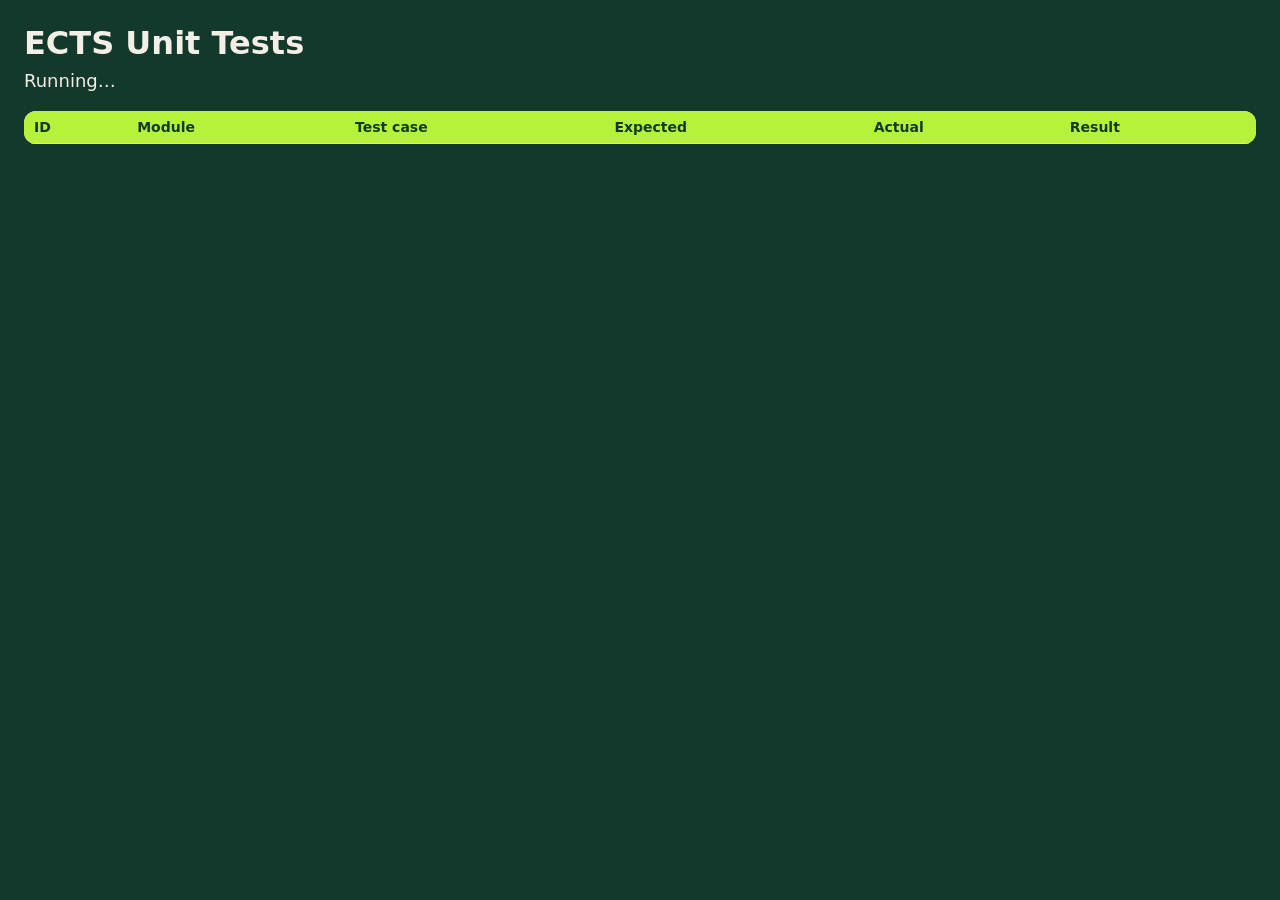
==== tests/test-runner.html @ 6ced5d57 "Add prototype implementation and testing files" ====
<!DOCTYPE html>
<!--
  ECTS — Automated unit test runner
  Open this file in a browser (or serve the project folder) to run the
  test suite against the business logic in ../app.js.
  Tests use a separate storage prefix so they never touch real app data.
-->
<html lang="en">
<head>
  <meta charset="UTF-8">
  <meta name="viewport" content="width=device-width, initial-scale=1">
  <title>ECTS · Unit Tests</title>
  <style>
    body { font-family: system-ui, sans-serif; background: #12392C; color: #F3EFE6; margin: 0; padding: 24px; }
    h1 { margin: 0 0 4px; }
    .summary { margin: 8px 0 20px; font-size: 18px; }
    .summary b.pass { color: #B6F23A; } .summary b.fail { color: #ff8a7a; }
    table { width: 100%; border-collapse: collapse; background: #F3EFE6; color: #12392C; border-radius: 12px; overflow: hidden; font-size: 14px; }
    th, td { padding: 8px 10px; text-align: left; border-bottom: 1px solid #e1dbcd; vertical-align: top; }
    th { background: #B6F23A; }
    td.pass { color: #2c7a14; font-weight: 700; } td.fail { color: #b3261e; font-weight: 700; }
    code { font-size: 12px; }
  </style>
  <script>window.ECTS_STORAGE_PREFIX = 'ects.test.';</script>
  <script src="../app.js"></script>
</head>
<body>
  <h1>ECTS Unit Tests</h1>
  <p class="summary" id="summary">Running…</p>
  <table>
    <thead><tr><th>ID</th><th>Module</th><th>Test case</th><th>Expected</th><th>Actual</th><th>Result</th></tr></thead>
    <tbody id="results"></tbody>
  </table>

  <script>
    (function () {
      'use strict';
      const { Validator, Auth, Storage, FoodService, Nutrition, MealService, MealRepository,
              UserRepository, DateUtil, seedDemoData, escapeHtml, CONFIG } = window.ECTS;

      const results = [];
      let counter = 0;

      /** Register and run a test. `fn` returns the actual value. */
      function test(module, name, expected, fn) {
        counter += 1;
        const id = `UT-${String(counter).padStart(2, '0')}`;
        let actual;
        try { actual = fn(); } catch (e) { actual = `Error: ${e.message}`; }
        const pass = JSON.stringify(actual) === JSON.stringify(expected);
        results.push({ id, module, name, expected, actual, pass });
      }

      // Fresh, isolated data for every run
      Storage.clearAll();
      seedDemoData();
      const demo = UserRepository.findByEmail(CONFIG.DEMO_ACCOUNT.email);

      /* ---- Validation ---- */
      test('Validator', 'Accepts a well-formed email', true, () => Validator.isEmail('user@uni.ac.ae'));
      test('Validator', 'Rejects email without @', false, () => Validator.isEmail('user.uni.ac.ae'));
      test('Validator', 'Rejects email without domain suffix', false, () => Validator.isEmail('user@uni'));
      test('Validator', 'Goal 2000 is valid', true, () => Validator.isValidGoal(2000));
      test('Validator', 'Goal 999 is below minimum', false, () => Validator.isValidGoal(999));
      test('Validator', 'Goal 5001 is above maximum', false, () => Validator.isValidGoal(5001));
      test('Validator', 'Goal 1800.5 (non-integer) is invalid', false, () => Validator.isValidGoal(1800.5));
      test('Validator', 'Servings 0 is invalid', false, () => Validator.isValidServings(0));

      /* ---- Authentication ---- */
      test('Auth', 'Login with demo credentials succeeds', true, () => Auth.login('demo@ects.app', 'demo123').ok);
      test('Auth', 'Session returns the logged-in user', 'demo@ects.app', () => Auth.currentUser().email);
      test('Auth', 'Email lookup is case-insensitive', true, () => Auth.login('DEMO@ects.app', 'demo123').ok);
      test('Auth', 'Wrong password is rejected', 'Incorrect email or password.', () => Auth.login('demo@ects.app', 'wrong').error);
      test('Auth', 'Unknown account is rejected', 'Incorrect email or password.', () => Auth.login('nobody@ects.app', 'demo123').error);
      test('Auth', 'Empty fields are rejected', 'Please enter your email and password.', () => Auth.login('', '').error);
      test('Auth', 'Malformed email is rejected', 'Please enter a valid email address.', () => Auth.login('demo', 'demo123').error);
      test('Auth', 'Logout clears the session', null, () => { Auth.logout(); return Auth.currentUser(); });
      test('Auth', 'Password reset accepts valid email (simulated)', true, () => Auth.requestPasswordReset('demo@ects.app').ok);

      /* ---- Food search ---- */
      test('FoodService', 'Search "chicken" returns 4 foods', 4, () => FoodService.search('chicken').length);
      test('FoodService', 'Search is case-insensitive', 4, () => FoodService.search('CHICKEN').length);
      test('FoodService', 'Prefix matches rank first ("rice")', 'Brown Rice (cooked)', () => FoodService.search('rice')[0].name);
      test('FoodService', 'Category filter "Fruits" returns 6 foods', 6, () => FoodService.search('', 'Fruits').length);
      test('FoodService', 'Query + category combined ("milk" in Dairy)', ['Low-Fat Milk'], () => FoodService.search('milk', 'Dairy').map(f => f.name));
      test('FoodService', 'No match returns empty list', 0, () => FoodService.search('xyz123').length);
      test('FoodService', 'Get food by id', 'Banana', () => FoodService.getById('banana').name);

      /* ---- Nutrition calculations ---- */
      const banana = FoodService.getById('banana');
      test('Nutrition', 'Scale 2 servings of banana', { calories: 210, protein: 2.6, carbs: 54, fat: 0.8, fiber: 6.2, sugar: 28 }, () => Nutrition.scale(banana, 2));
      test('Nutrition', 'Scale 0.5 serving of banana (calories)', 53, () => Nutrition.scale(banana, 0.5).calories);
      test('Nutrition', 'Totals of two entries', { calories: 300, protein: 30, carbs: 20, fat: 10 },
        () => Nutrition.totals([{ calories: 100, protein: 10, carbs: 5, fat: 4 }, { calories: 200, protein: 20, carbs: 15, fat: 6 }]));
      test('Nutrition', 'Macro targets for 2000 kcal', { protein: 125, carbs: 250, fat: 56 }, () => Nutrition.macroTargets(2000));
      test('Nutrition', 'Remaining calories 2000 − 1450', 550, () => Nutrition.remaining(2000, 1450));
      test('Nutrition', 'Remaining is negative when over goal', -200, () => Nutrition.remaining(2000, 2200));
      test('Nutrition', 'Goal percent 1500/2000', 75, () => Nutrition.percent(1500, 2000));
      test('Nutrition', 'Macro split sums to 100%', 100, () => { const s = Nutrition.macroSplit({ protein: 31, carbs: 45, fat: 9 }); return s.protein + s.carbs + s.fat; });
      test('Nutrition', 'Macro split of empty day is all zero', { protein: 0, carbs: 0, fat: 0 }, () => Nutrition.macroSplit({ protein: 0, carbs: 0, fat: 0 }));
      test('Nutrition', 'Day status: 1000/2000 is "under"', 'under', () => Nutrition.dayStatus(1000, 2000));
      test('Nutrition', 'Day status: 2000/2000 is "on-target"', 'on-target', () => Nutrition.dayStatus(2000, 2000));
      test('Nutrition', 'Day status: 2400/2000 is "over"', 'over', () => Nutrition.dayStatus(2400, 2000));

      /* ---- Meal logging ---- */
      const today = DateUtil.todayKey();
      const before = MealService.dayTotals(demo.id, today).calories;
      test('MealService', 'Add 1 apple to Snack succeeds', true,
        () => MealService.addMeal({ userId: demo.id, foodId: 'apple', servings: 1, mealType: 'Snack' }).ok);
      test('MealService', "Today's calories increase by 95 after adding apple", before + 95,
        () => MealService.dayTotals(demo.id, today).calories);
      test('MealService', 'Unknown food is rejected', 'Food not found.',
        () => MealService.addMeal({ userId: demo.id, foodId: 'pizza-xl', servings: 1, mealType: 'Lunch' }).error);
      test('MealService', 'Invalid servings are rejected', false,
        () => MealService.addMeal({ userId: demo.id, foodId: 'apple', servings: 0, mealType: 'Lunch' }).ok);
      test('MealService', 'Invalid meal type is rejected', false,
        () => MealService.addMeal({ userId: demo.id, foodId: 'apple', servings: 1, mealType: 'Brunch' }).ok);
      test('MealService', 'Removing a meal restores the total', before, () => {
        const apple = MealRepository.forDate(demo.id, today).find(m => m.foodId === 'apple' && m.mealType === 'Snack');
        MealService.removeMeal(apple.id);
        return MealService.dayTotals(demo.id, today).calories;
      });
      test('MealService', 'Meal type suggestion at 08:00 is Breakfast', 'Breakfast', () => MealService.suggestMealType(new Date(2026, 10, 21, 8)));
      test('MealService', 'Meal type suggestion at 19:00 is Dinner', 'Dinner', () => MealService.suggestMealType(new Date(2026, 10, 21, 19)));

      /* ---- History / dates ---- */
      test('DateUtil', 'Week starts on Monday (Sat 21 Nov 2026 → Mon 16 Nov)', '2026-11-16',
        () => DateUtil.toKey(DateUtil.startOfWeek(new Date(2026, 10, 21))));
      test('DateUtil', 'Week has 7 days', 7, () => DateUtil.weekDates(0).length);
      test('History', 'Demo data has 13 past days of meals', 13, () => {
        const keys = new Set(MealRepository.forUser(demo.id).map(m => m.date).filter(k => k < today));
        return keys.size;
      });
      test('History', 'Day summaries return 7 entries for a week', 7, () => MealService.daySummaries(demo.id, DateUtil.weekDates(-1), 2000).length);

      /* ---- Profile ---- */
      test('Profile', 'Saving a new daily goal persists', 2200, () => {
        UserRepository.save({ ...demo, dailyGoal: 2200 });
        return UserRepository.findById(demo.id).dailyGoal;
      });

      /* ---- Security ---- */
      test('Security', 'HTML in user input is escaped', '&lt;img src=x onerror=&quot;alert(1)&quot;&gt;', () => escapeHtml('<img src=x onerror="alert(1)">'));

      // Clean up test storage
      Storage.clearAll();

      /* ---- Render results ---- */
      const passed = results.filter(r => r.pass).length;
      const failed = results.length - passed;
      document.getElementById('summary').innerHTML =
        `<b class="pass">${passed} passed</b> · <b class="${failed ? 'fail' : 'pass'}">${failed} failed</b> · ${results.length} total`;
      document.getElementById('results').innerHTML = results.map(r => `
        <tr>
          <td>${r.id}</td><td>${r.module}</td><td>${escapeHtml(r.name)}</td>
          <td><code>${escapeHtml(JSON.stringify(r.expected))}</code></td>
          <td><code>${escapeHtml(JSON.stringify(r.actual))}</code></td>
          <td class="${r.pass ? 'pass' : 'fail'}">${r.pass ? 'PASS' : 'FAIL'}</td>
        </tr>`).join('');

      // Expose for headless runners
      window.__ECTS_TEST_RESULTS__ = { passed, failed, total: results.length, results };
    })();
  </script>
</body>
</html>
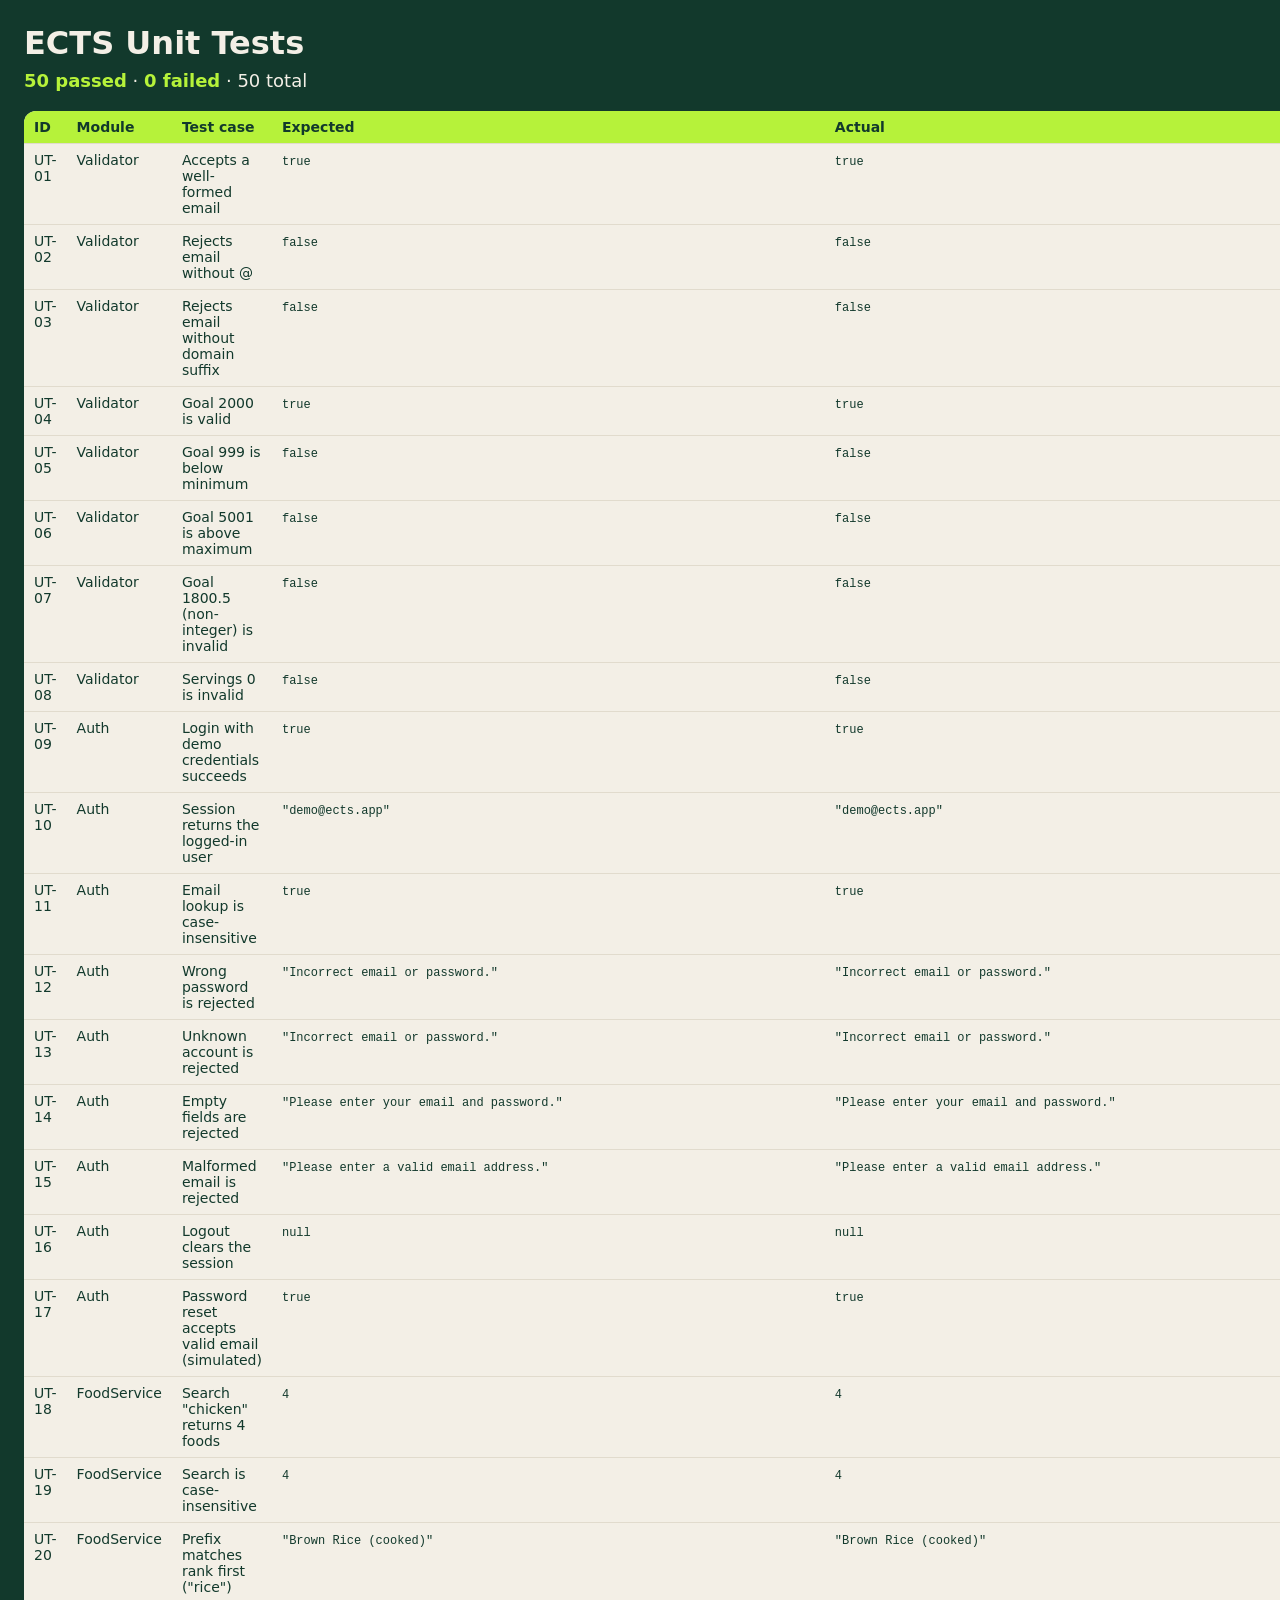
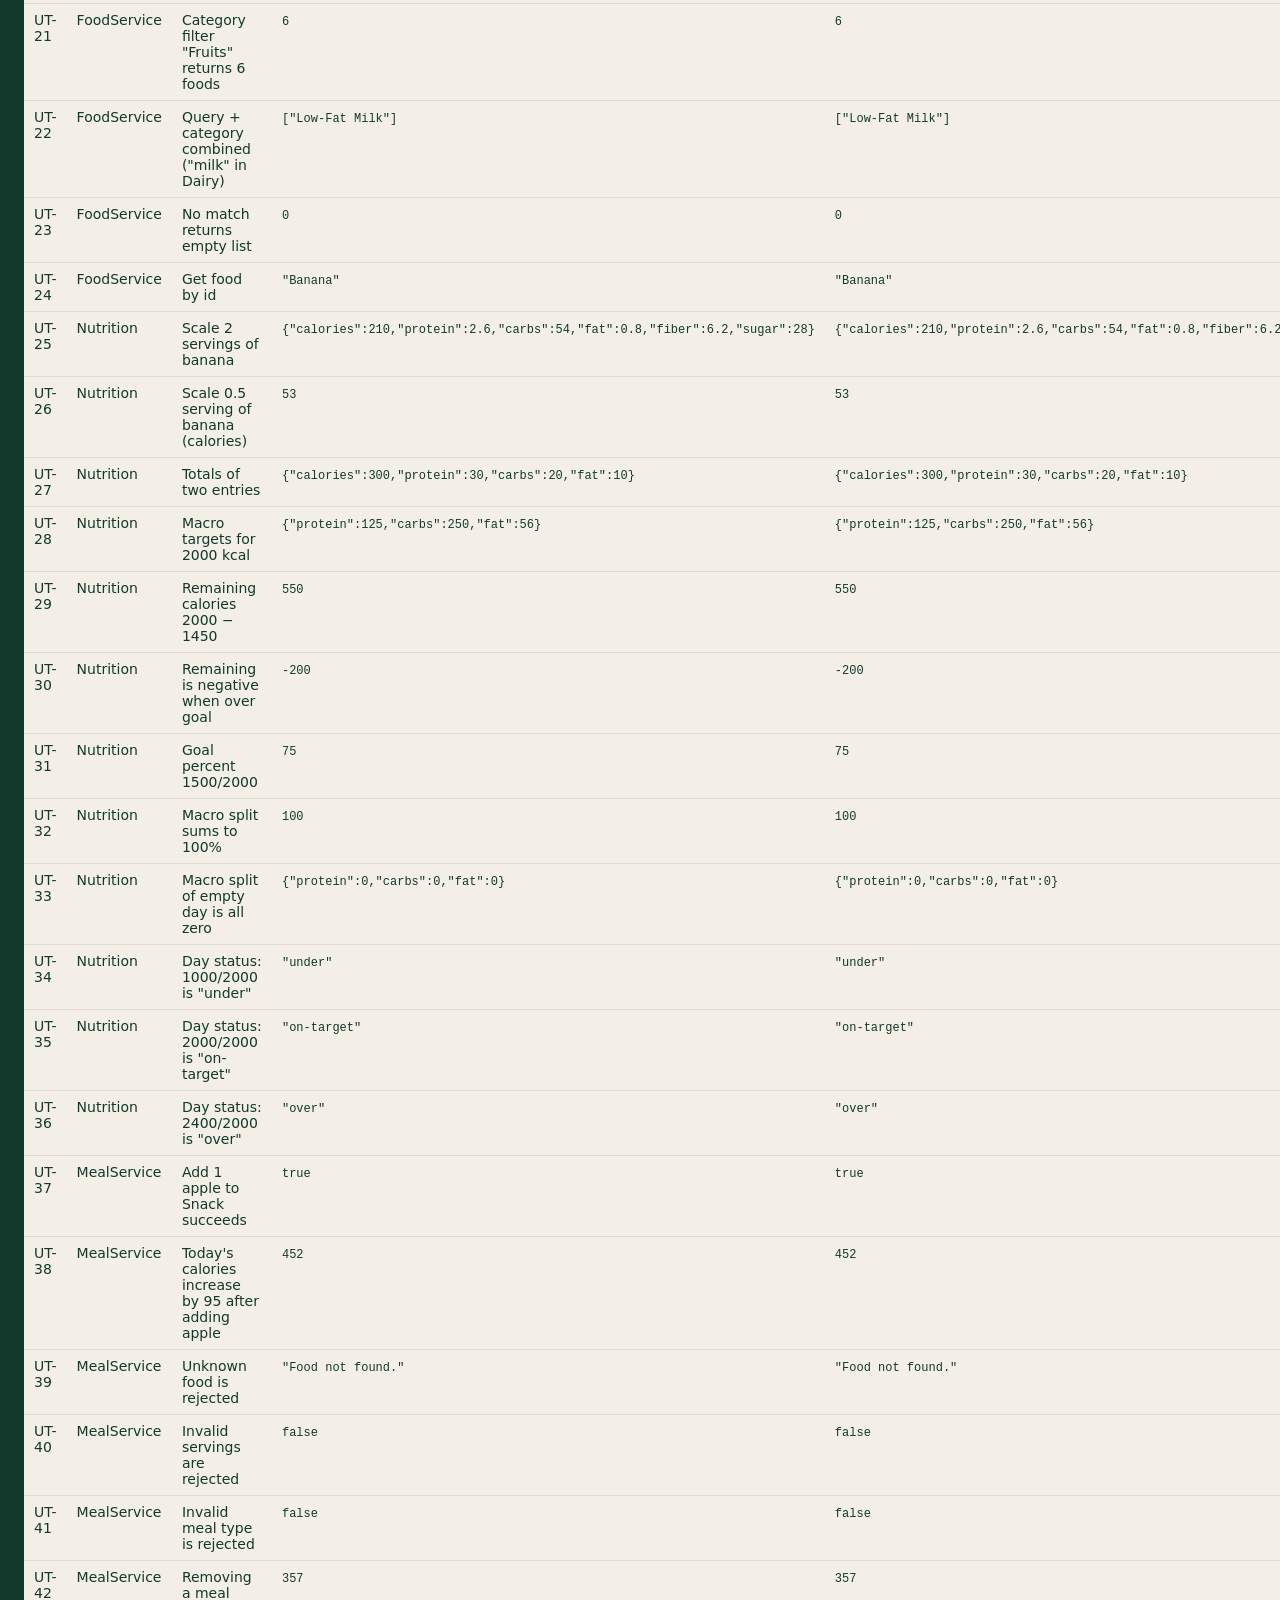
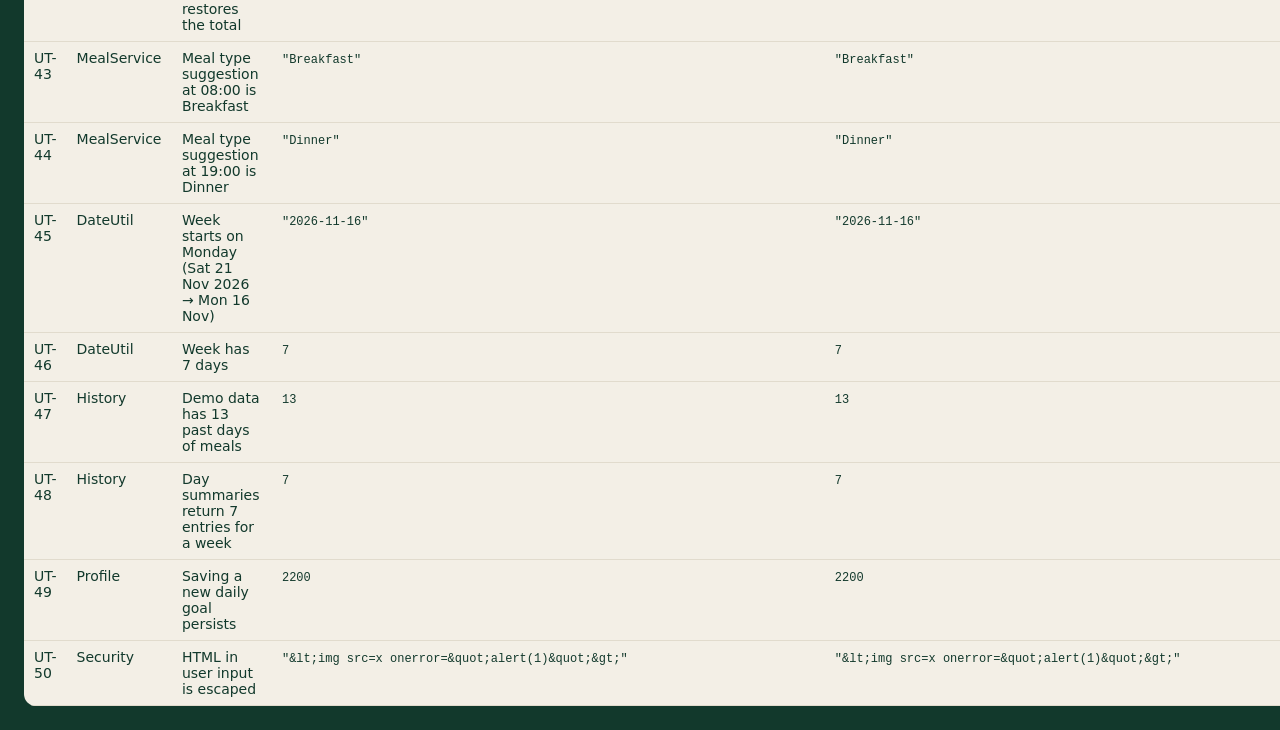
==== commit a70fb7f8: "Update test-runner.html" ====
--- a/tests/test-runner.html
+++ b/tests/test-runner.html
@@ -2,7 +2,7 @@
 <!--
   ECTS — Automated unit test runner
   Open this file in a browser (or serve the project folder) to run the
-  test suite against the business logic in ../app.js.
+  test suite against the business logic in ../src/app.js.
   Tests use a separate storage prefix so they never touch real app data.
 -->
 <html lang="en">
@@ -22,7 +22,7 @@
     code { font-size: 12px; }
   </style>
   <script>window.ECTS_STORAGE_PREFIX = 'ects.test.';</script>
-  <script src="../app.js"></script>
+  <script src="../src/app.js"></script>
 </head>
 <body>
   <h1>ECTS Unit Tests</h1>
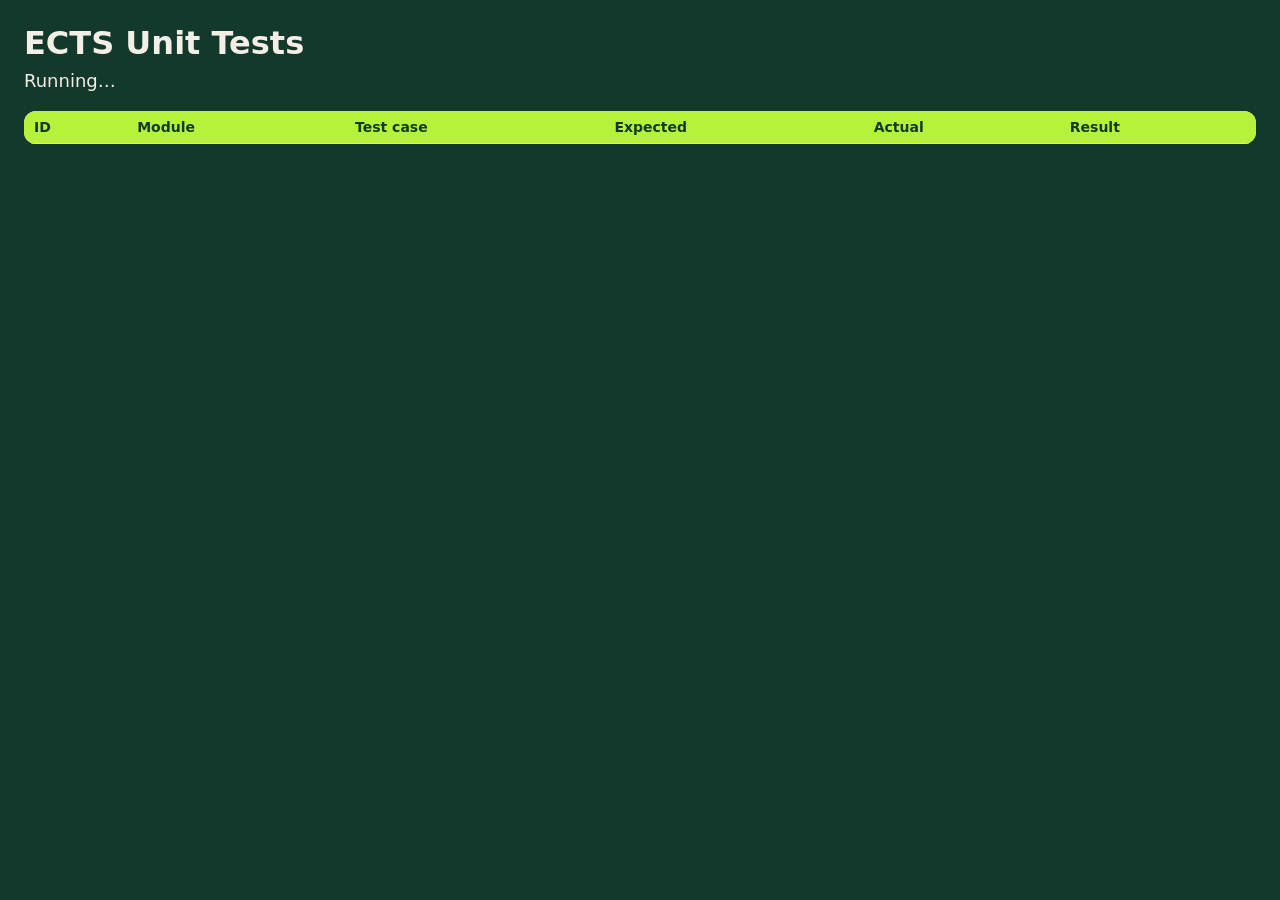
==== commit db24b547: "Add files via upload" ====
--- a/tests/test-runner.html
+++ b/tests/test-runner.html
@@ -2,7 +2,7 @@
 <!--
   ECTS — Automated unit test runner
   Open this file in a browser (or serve the project folder) to run the
-  test suite against the business logic in ../src/app.js.
+  test suite against the business logic in ../app.js.
   Tests use a separate storage prefix so they never touch real app data.
 -->
 <html lang="en">
@@ -22,7 +22,7 @@
     code { font-size: 12px; }
   </style>
   <script>window.ECTS_STORAGE_PREFIX = 'ects.test.';</script>
-  <script src="../src/app.js"></script>
+  <script src="../app.js"></script>
 </head>
 <body>
   <h1>ECTS Unit Tests</h1>
@@ -36,7 +36,7 @@
     (function () {
       'use strict';
       const { Validator, Auth, Storage, FoodService, Nutrition, MealService, MealRepository,
-              UserRepository, DateUtil, seedDemoData, escapeHtml, CONFIG } = window.ECTS;
+              UserRepository, DateUtil, seedDemoData, escapeHtml, CONFIG, FoodRecognizer } = window.ECTS;
 
       const results = [];
       let counter = 0;
@@ -139,6 +139,34 @@
         return UserRepository.findById(demo.id).dailyGoal;
       });
 
+      /* ---- Scan Food (simulated recognition) ---- */
+      test('FoodRecognizer', 'File name "chicken_rice.jpg" detects chicken + rice', ['chicken-breast', 'white-rice'],
+        () => FoodRecognizer.fromFileName('chicken_rice.jpg').map(f => f.foodId));
+      test('FoodRecognizer', 'File name without food words detects nothing', 0, () => FoodRecognizer.fromFileName('IMG_0042.png').length);
+      test('FoodRecognizer', 'Sample "grilled-fish-plate" → 3 foods', ['grilled-fish', 'white-rice', 'garden-salad'],
+        () => FoodRecognizer.analyze({ sampleId: 'grilled-fish-plate' }).items.map(i => i.foodId));
+      test('FoodRecognizer', 'Sample result uses sample method + label', ['sample', 'Grilled Fish Plate'],
+        () => { const r = FoodRecognizer.analyze({ sampleId: 'grilled-fish-plate' }); return [r.method, r.label]; });
+      test('FoodRecognizer', 'Yellow image → banana', 'banana', () => FoodRecognizer.classifyColor({ r: 235, g: 205, b: 60 }));
+      test('FoodRecognizer', 'Red image → apple', 'apple', () => FoodRecognizer.classifyColor({ r: 200, g: 40, b: 40 }));
+      test('FoodRecognizer', 'Green image → salad bowl', 'salad-bowl', () => FoodRecognizer.classifyColor({ r: 80, g: 170, b: 70 }));
+      test('FoodRecognizer', 'Uploaded "banana.jpg" → Banana, 105 kcal', ['Banana', 105], () => {
+        const r = FoodRecognizer.analyze({ fileName: 'banana.jpg' });
+        return [r.label, FoodRecognizer.totals(r.items).calories];
+      });
+      test('FoodRecognizer', 'No input falls back to default plate', 'Chicken & Rice Plate', () => FoodRecognizer.analyze({}).label);
+      test('FoodRecognizer', 'Confidence is between 84% and 97%', true,
+        () => FoodRecognizer.analyze({ sampleId: 'chicken-rice-plate' }).items.every(i => i.confidence >= 84 && i.confidence <= 97));
+      test('FoodRecognizer', 'Excluded items are left out of totals', 453, () => {
+        const r = FoodRecognizer.analyze({ sampleId: 'chicken-rice-plate' });
+        r.items[2].included = false; // drop the salad
+        return FoodRecognizer.totals(r.items).calories;
+      });
+      test('MealService', 'Scanned meal is stored with source "scan"', 'scan',
+        () => MealService.addMeal({ userId: demo.id, foodId: 'pasta', servings: 1.5, mealType: 'Dinner', source: 'scan' }).entry.source);
+      test('MealService', 'Searched meal defaults to source "search"', 'search',
+        () => MealService.addMeal({ userId: demo.id, foodId: 'apple', servings: 1, mealType: 'Snack' }).entry.source);
+
       /* ---- Security ---- */
       test('Security', 'HTML in user input is escaped', '&lt;img src=x onerror=&quot;alert(1)&quot;&gt;', () => escapeHtml('<img src=x onerror="alert(1)">'));
 
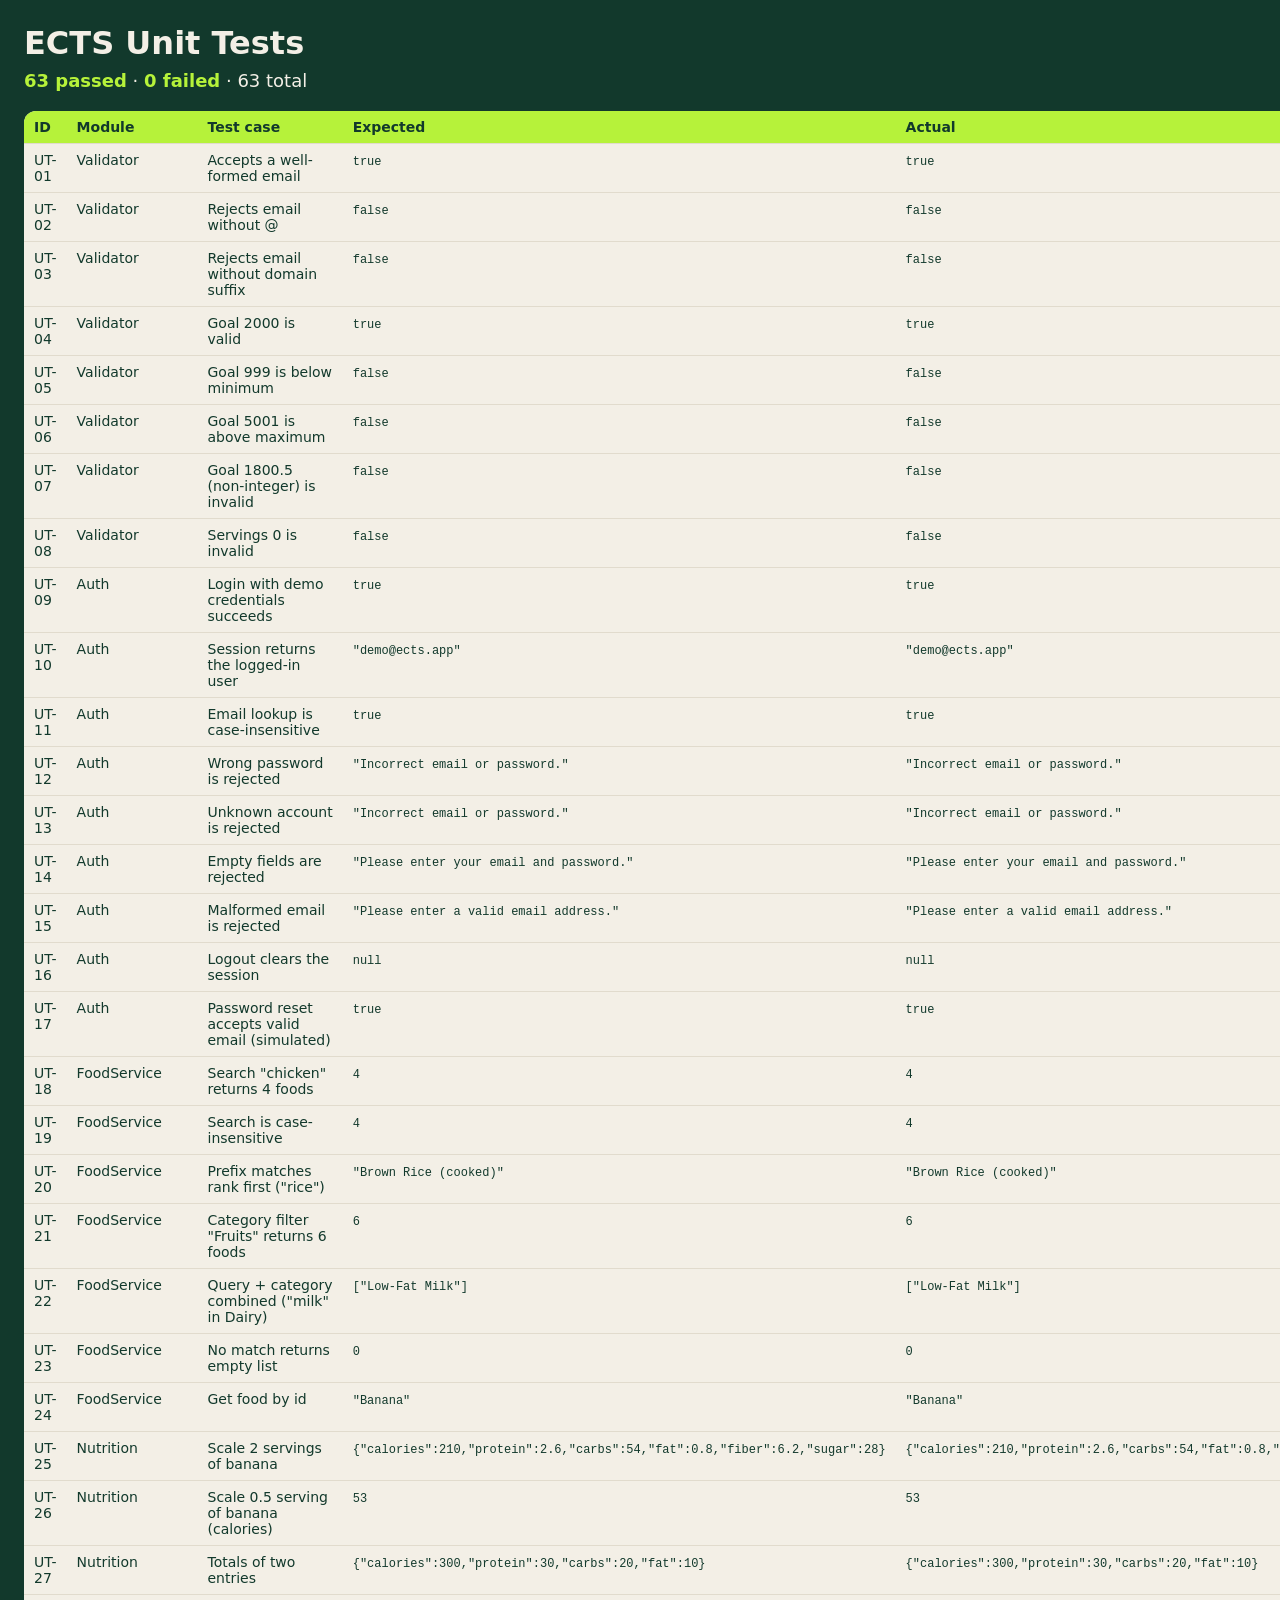
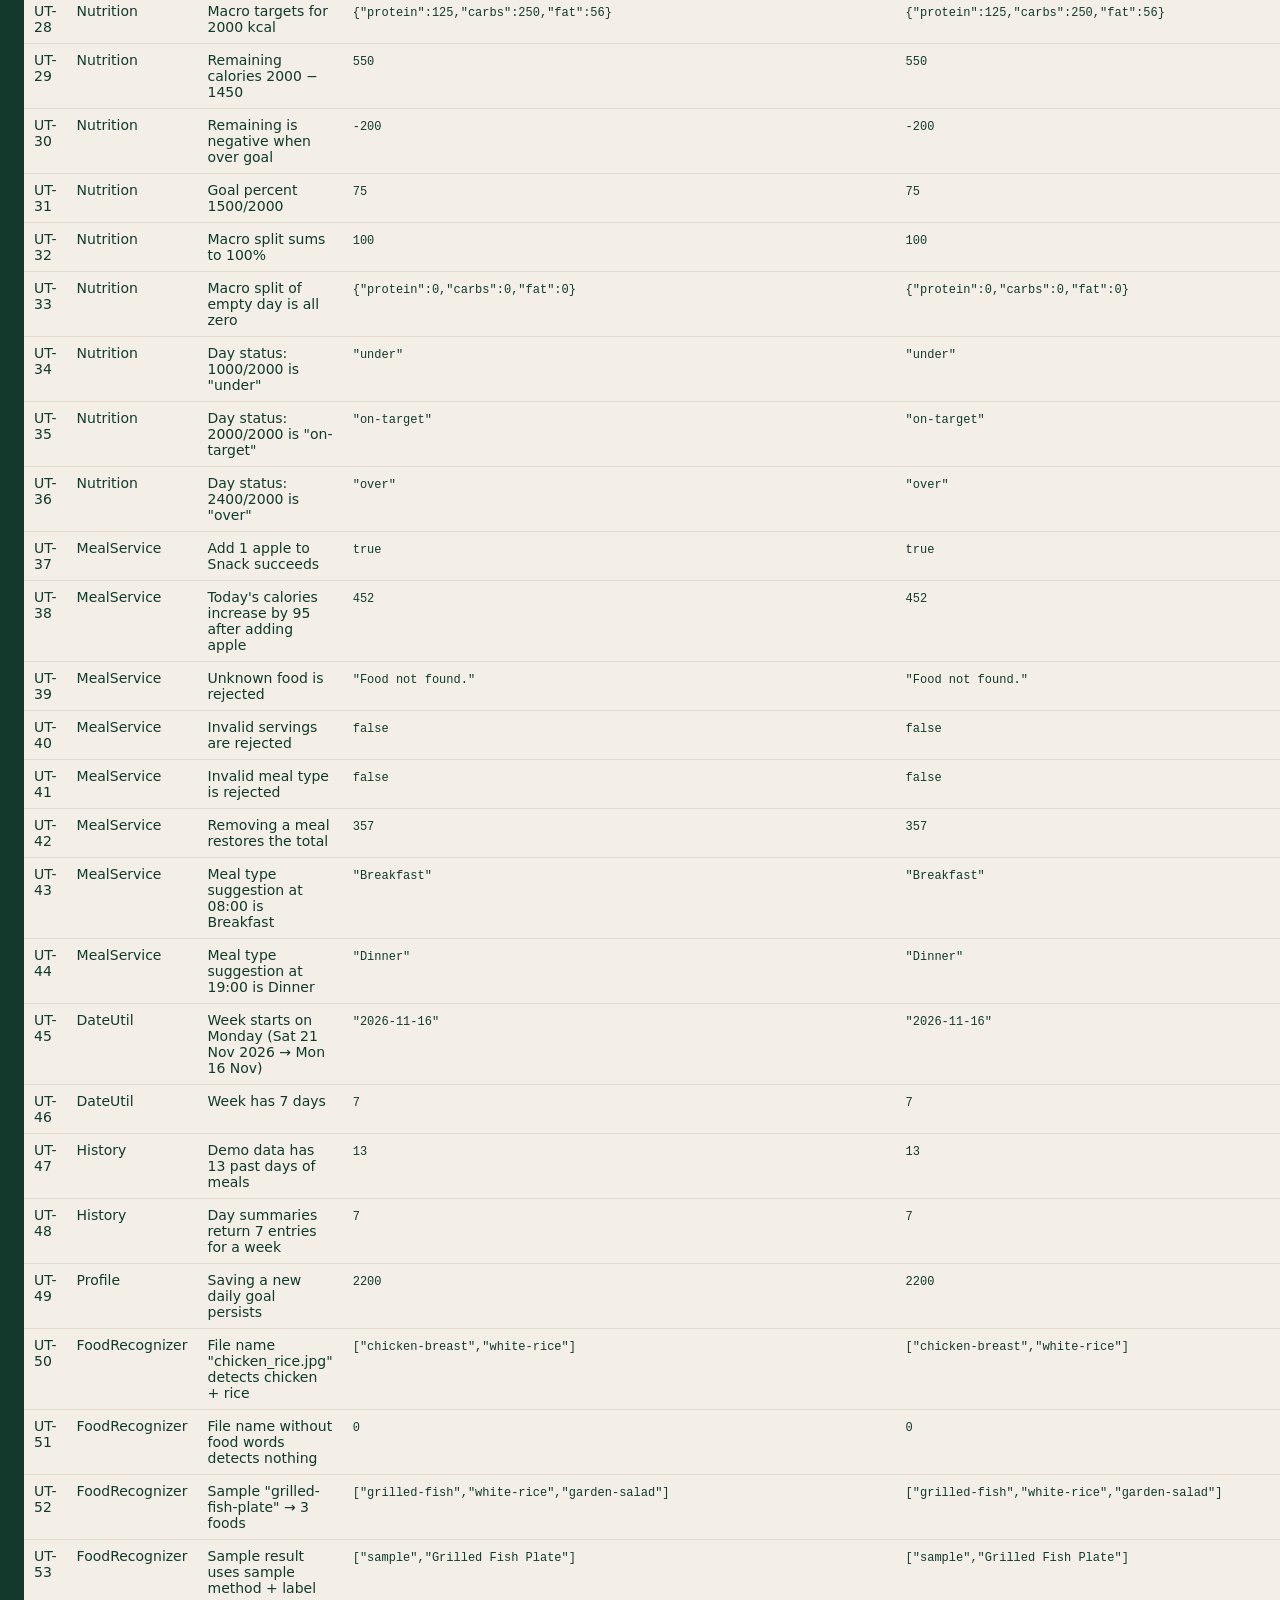
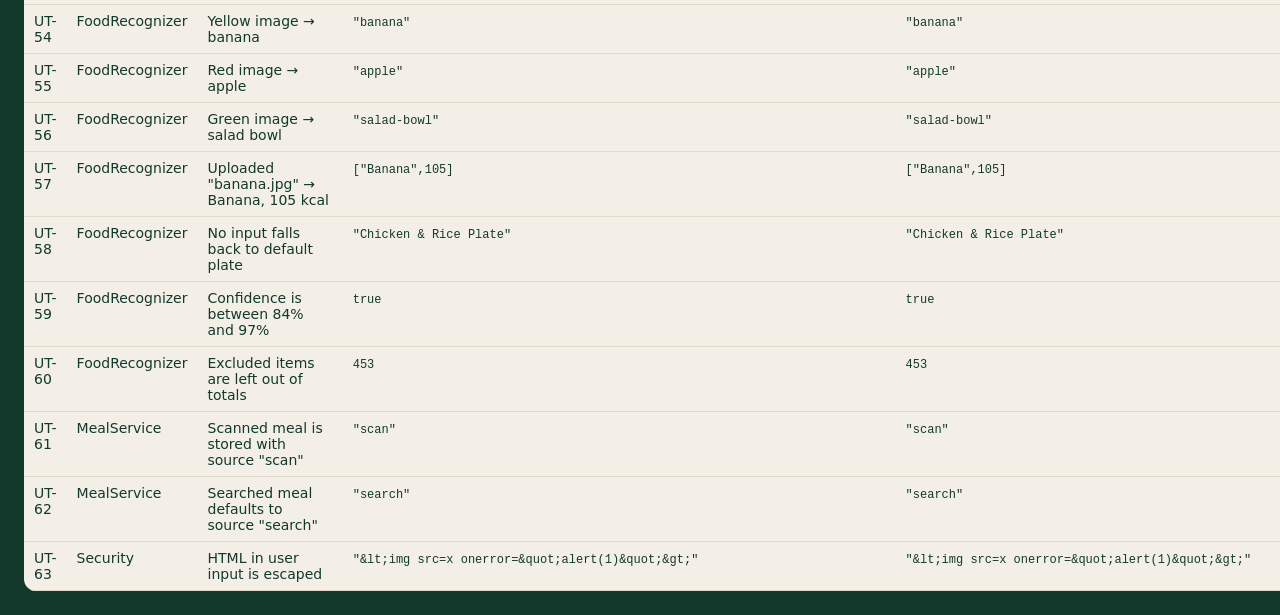
==== commit 6d81c609: "Update test-runner.html" ====
--- a/tests/test-runner.html
+++ b/tests/test-runner.html
@@ -22,7 +22,7 @@
     code { font-size: 12px; }
   </style>
   <script>window.ECTS_STORAGE_PREFIX = 'ects.test.';</script>
-  <script src="../app.js"></script>
+   <script src="../src/app.js"></script>
 </head>
 <body>
   <h1>ECTS Unit Tests</h1>
